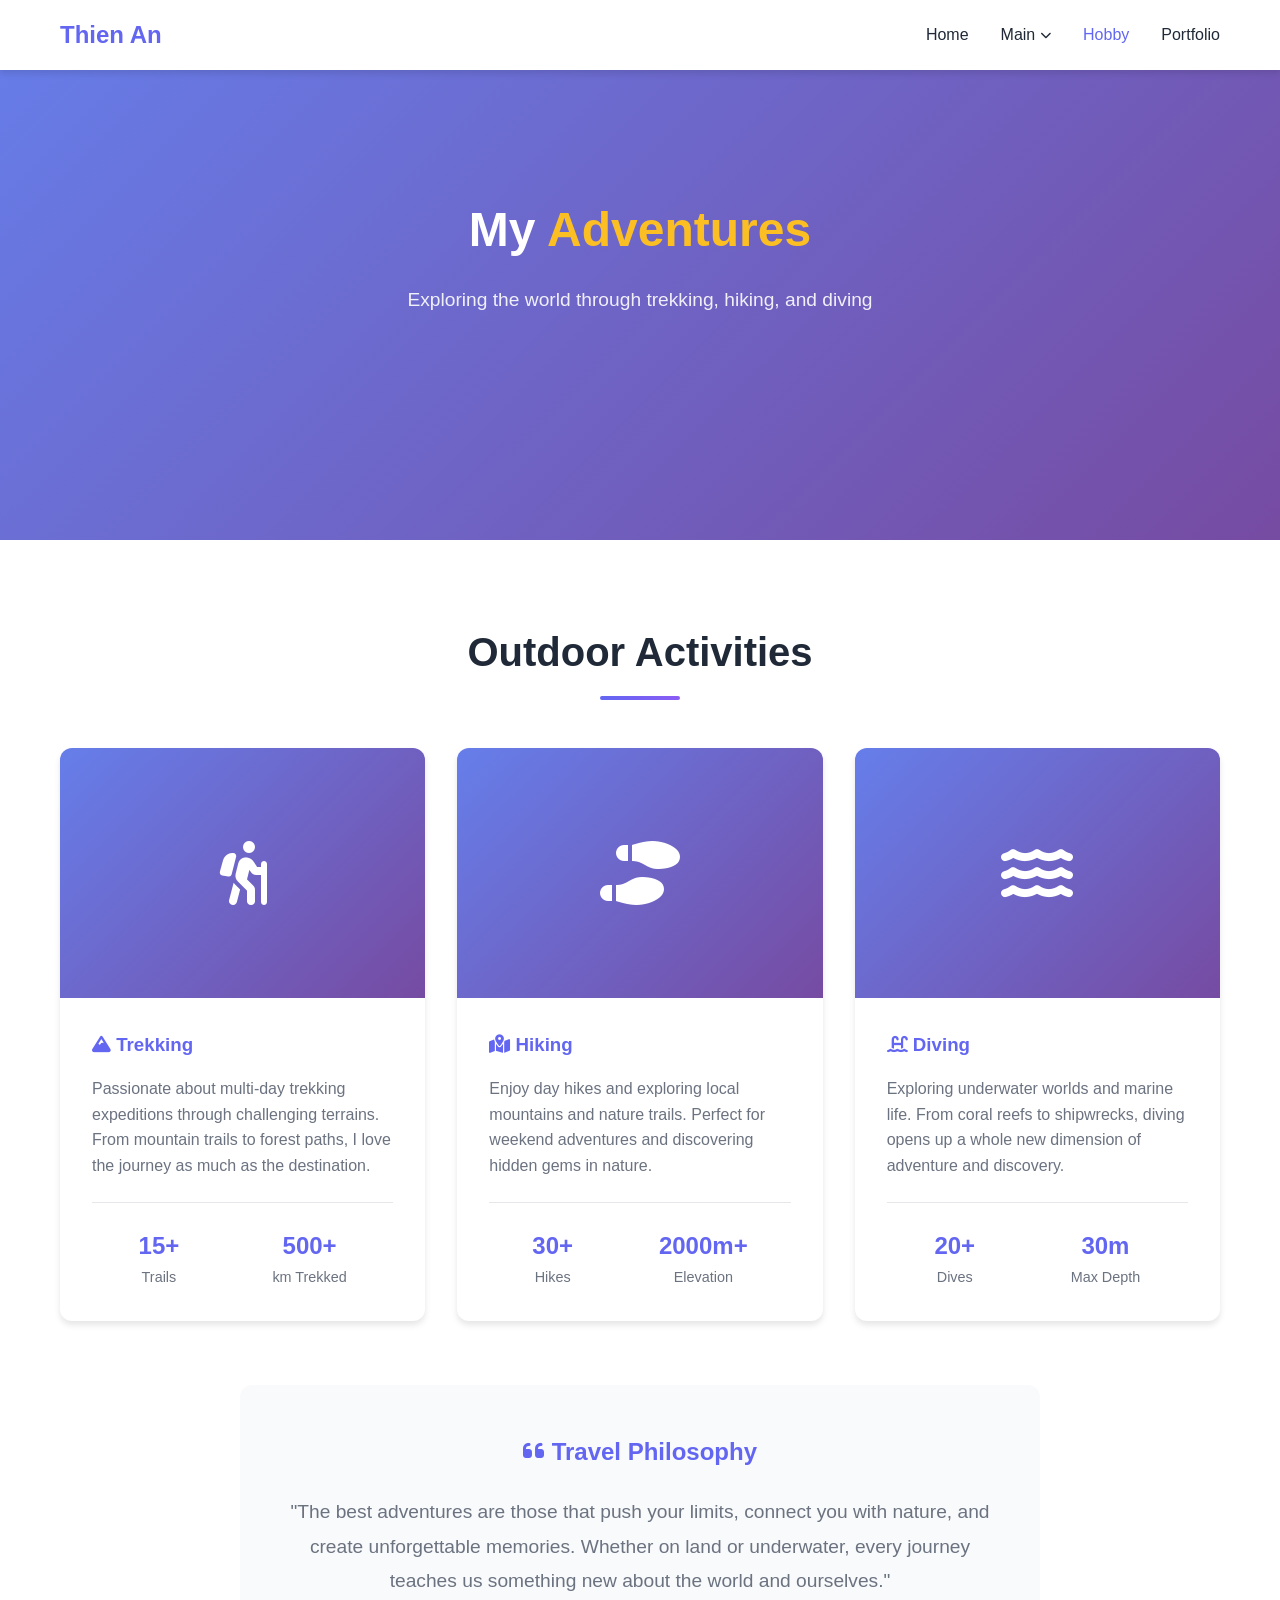
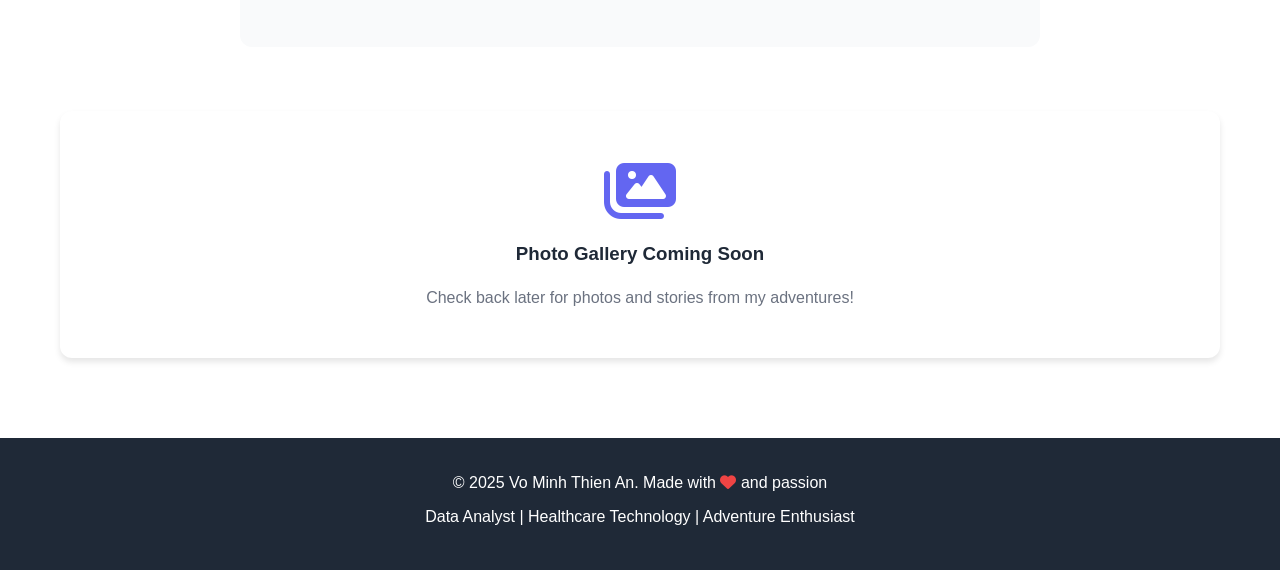
==== hobby.html @ c580ecc9 "Add hobby and portfolio pages, update navigation Introduced hobby.html and portfolio.html with dedic" ====
<!DOCTYPE html>
<html lang="en">
<head>
    <meta charset="UTF-8">
    <meta name="viewport" content="width=device-width, initial-scale=1.0">
    <title>Hobbies - Vo Minh Thien An</title>
    <link rel="stylesheet" href="styles.css">
    <link rel="stylesheet" href="https://cdnjs.cloudflare.com/ajax/libs/font-awesome/6.4.0/css/all.min.css">
    <style>
        .hobby-hero {
            min-height: 60vh;
            display: flex;
            align-items: center;
            padding-top: 80px;
            background: linear-gradient(135deg, #667eea 0%, #764ba2 100%);
            color: white;
            text-align: center;
        }
        .hobby-grid {
            display: grid;
            grid-template-columns: repeat(auto-fit, minmax(300px, 1fr));
            gap: 2rem;
            margin-top: 3rem;
        }
        .hobby-card {
            background: white;
            border-radius: 12px;
            overflow: hidden;
            box-shadow: var(--shadow);
            transition: transform 0.3s ease;
        }
        .hobby-card:hover {
            transform: translateY(-10px);
            box-shadow: var(--shadow-lg);
        }
        .hobby-image {
            width: 100%;
            height: 250px;
            background: linear-gradient(135deg, #667eea 0%, #764ba2 100%);
            display: flex;
            align-items: center;
            justify-content: center;
            font-size: 4rem;
            color: white;
        }
        .hobby-content {
            padding: 2rem;
        }
        .hobby-content h3 {
            color: var(--primary-color);
            margin-bottom: 1rem;
        }
        .hobby-content p {
            color: var(--text-light);
            line-height: 1.6;
        }
        .hobby-stats {
            display: flex;
            justify-content: space-around;
            margin-top: 1.5rem;
            padding-top: 1.5rem;
            border-top: 1px solid var(--border-color);
        }
        .hobby-stat {
            text-align: center;
        }
        .hobby-stat-number {
            font-size: 1.5rem;
            font-weight: bold;
            color: var(--primary-color);
        }
        .hobby-stat-label {
            font-size: 0.9rem;
            color: var(--text-light);
        }
    </style>
</head>
<body>
    <!-- Navigation -->
    <nav class="navbar">
        <div class="container">
            <div class="nav-brand">Thien An</div>
            <ul class="nav-menu">
                <li><a href="index.html">Home</a></li>
                <li class="dropdown">
                    <a href="javascript:void(0)" class="dropbtn">Main <i class="fas fa-chevron-down"></i></a>
                    <div class="dropdown-content">
                        <a href="index.html#about"><i class="fas fa-user"></i> About</a>
                        <a href="index.html#experience"><i class="fas fa-briefcase"></i> Experience</a>
                        <a href="index.html#education"><i class="fas fa-graduation-cap"></i> Education</a>
                        <a href="index.html#skills"><i class="fas fa-code"></i> Skills</a>
                        <a href="index.html#contact"><i class="fas fa-envelope"></i> Contact</a>
                    </div>
                </li>
                <li><a href="hobby.html" style="color: var(--primary-color);">Hobby</a></li>
                <li><a href="portfolio.html">Portfolio</a></li>
            </ul>
            <div class="hamburger">
                <span></span>
                <span></span>
                <span></span>
            </div>
        </div>
    </nav>

    <!-- Hero Section -->
    <section class="hobby-hero">
        <div class="container">
            <h1 class="hero-title">My <span class="highlight">Adventures</span></h1>
            <p class="hero-description">Exploring the world through trekking, hiking, and diving</p>
        </div>
    </section>

    <!-- Hobbies Section -->
    <section style="padding: 80px 0;">
        <div class="container">
            <h2 class="section-title">Outdoor Activities</h2>
            
            <div class="hobby-grid">
                <!-- Trekking Card -->
                <div class="hobby-card">
                    <div class="hobby-image">
                        <i class="fas fa-hiking"></i>
                    </div>
                    <div class="hobby-content">
                        <h3><i class="fas fa-mountain"></i> Trekking</h3>
                        <p>Passionate about multi-day trekking expeditions through challenging terrains. From mountain trails to forest paths, I love the journey as much as the destination.</p>
                        <div class="hobby-stats">
                            <div class="hobby-stat">
                                <div class="hobby-stat-number">15+</div>
                                <div class="hobby-stat-label">Trails</div>
                            </div>
                            <div class="hobby-stat">
                                <div class="hobby-stat-number">500+</div>
                                <div class="hobby-stat-label">km Trekked</div>
                            </div>
                        </div>
                    </div>
                </div>

                <!-- Hiking Card -->
                <div class="hobby-card">
                    <div class="hobby-image">
                        <i class="fas fa-shoe-prints"></i>
                    </div>
                    <div class="hobby-content">
                        <h3><i class="fas fa-map-marked-alt"></i> Hiking</h3>
                        <p>Enjoy day hikes and exploring local mountains and nature trails. Perfect for weekend adventures and discovering hidden gems in nature.</p>
                        <div class="hobby-stats">
                            <div class="hobby-stat">
                                <div class="hobby-stat-number">30+</div>
                                <div class="hobby-stat-label">Hikes</div>
                            </div>
                            <div class="hobby-stat">
                                <div class="hobby-stat-number">2000m+</div>
                                <div class="hobby-stat-label">Elevation</div>
                            </div>
                        </div>
                    </div>
                </div>

                <!-- Diving Card -->
                <div class="hobby-card">
                    <div class="hobby-image">
                        <i class="fas fa-water"></i>
                    </div>
                    <div class="hobby-content">
                        <h3><i class="fas fa-swimming-pool"></i> Diving</h3>
                        <p>Exploring underwater worlds and marine life. From coral reefs to shipwrecks, diving opens up a whole new dimension of adventure and discovery.</p>
                        <div class="hobby-stats">
                            <div class="hobby-stat">
                                <div class="hobby-stat-number">20+</div>
                                <div class="hobby-stat-label">Dives</div>
                            </div>
                            <div class="hobby-stat">
                                <div class="hobby-stat-number">30m</div>
                                <div class="hobby-stat-label">Max Depth</div>
                            </div>
                        </div>
                    </div>
                </div>
            </div>

            <!-- Travel Philosophy -->
            <div style="max-width: 800px; margin: 4rem auto; text-align: center; background: var(--bg-alt); padding: 3rem; border-radius: 12px;">
                <h2 style="color: var(--primary-color); margin-bottom: 1.5rem;">
                    <i class="fas fa-quote-left"></i> Travel Philosophy
                </h2>
                <p style="font-size: 1.2rem; line-height: 1.8; color: var(--text-light);">
                    "The best adventures are those that push your limits, connect you with nature, and create unforgettable memories. Whether on land or underwater, every journey teaches us something new about the world and ourselves."
                </p>
            </div>

            <!-- Gallery Placeholder -->
            <div style="text-align: center; margin-top: 4rem; padding: 3rem; background: white; border-radius: 12px; box-shadow: var(--shadow);">
                <i class="fas fa-images" style="font-size: 4rem; color: var(--primary-color); margin-bottom: 1rem;"></i>
                <h3 style="color: var(--text-color); margin-bottom: 1rem;">Photo Gallery Coming Soon</h3>
                <p style="color: var(--text-light);">Check back later for photos and stories from my adventures!</p>
            </div>
        </div>
    </section>

    <!-- Footer -->
    <footer class="footer">
        <div class="container">
            <p>&copy; 2025 Vo Minh Thien An. Made with <i class="fas fa-heart"></i> and passion</p>
            <p>Data Analyst | Healthcare Technology | Adventure Enthusiast</p>
        </div>
    </footer>

    <script src="script.js"></script>
</body>
</html>
---- styles.css ----
/* Reset and Base Styles */
* {
    margin: 0;
    padding: 0;
    box-sizing: border-box;
}

:root {
    --primary-color: #6366f1;
    --secondary-color: #8b5cf6;
    --text-color: #1f2937;
    --text-light: #6b7280;
    --bg-color: #ffffff;
    --bg-alt: #f9fafb;
    --border-color: #e5e7eb;
    --shadow: 0 4px 6px rgba(0, 0, 0, 0.1);
    --shadow-lg: 0 10px 25px rgba(0, 0, 0, 0.1);
}

body {
    font-family: 'Segoe UI', Tahoma, Geneva, Verdana, sans-serif;
    line-height: 1.6;
    color: var(--text-color);
    background-color: var(--bg-color);
}

.container {
    max-width: 1200px;
    margin: 0 auto;
    padding: 0 20px;
}

/* Navigation */
.navbar {
    background: var(--bg-color);
    box-shadow: var(--shadow);
    position: fixed;
    width: 100%;
    top: 0;
    z-index: 1000;
    transition: all 0.3s ease;
}

.navbar .container {
    display: flex;
    justify-content: space-between;
    align-items: center;
    padding: 1rem 20px;
}

.nav-brand {
    font-size: 1.5rem;
    font-weight: bold;
    color: var(--primary-color);
}

.nav-menu {
    display: flex;
    list-style: none;
    gap: 2rem;
}

.nav-menu a {
    color: var(--text-color);
    text-decoration: none;
    font-weight: 500;
    transition: color 0.3s ease;
}

.nav-menu a:hover {
    color: var(--primary-color);
}

/* Dropdown Menu Styles */
.dropdown {
    position: relative;
}

.dropbtn {
    display: flex;
    align-items: center;
    gap: 0.3rem;
    cursor: pointer;
}

.dropbtn i {
    font-size: 0.7rem;
    transition: transform 0.3s ease;
}

.dropdown:hover .dropbtn i {
    transform: rotate(180deg);
}

.dropdown-content {
    display: none;
    position: absolute;
    top: 100%;
    left: 50%;
    transform: translateX(-50%);
    background-color: white;
    min-width: 280px;
    box-shadow: 0 8px 16px rgba(0, 0, 0, 0.15);
    border-radius: 12px;
    padding: 1.5rem;
    z-index: 1001;
    margin-top: 0.5rem;
    opacity: 0;
    animation: fadeIn 0.3s ease forwards;
}

@keyframes fadeIn {
    to {
        opacity: 1;
    }
}

.dropdown:hover .dropdown-content {
    display: block;
}

.dropdown-header {
    font-size: 1.1rem;
    font-weight: 600;
    color: var(--primary-color);
    margin-bottom: 0.5rem;
}

.dropdown-subtitle {
    font-size: 0.95rem;
    color: var(--text-color);
    margin-bottom: 0.5rem;
}

.dropdown-content small {
    color: var(--text-light);
    font-size: 0.85rem;
    display: block;
    margin-top: 0.3rem;
}

.dropdown-link {
    display: flex;
    align-items: flex-start;
    gap: 0.75rem;
    padding: 1rem;
    margin-top: 0.5rem;
    border-radius: 8px;
    background: var(--bg-alt);
    transition: all 0.3s ease;
    text-decoration: none;
    color: var(--text-color);
}

.dropdown-link:hover {
    background: var(--primary-color);
    color: white;
    transform: translateX(5px);
}

.dropdown-link i {
    font-size: 1.5rem;
    color: var(--primary-color);
    margin-top: 0.2rem;
}

.dropdown-link:hover i {
    color: white;
}

.dropdown-link small {
    display: block;
    margin-top: 0.3rem;
    font-size: 0.8rem;
    opacity: 0.8;
}

.hamburger {
    display: none;
    flex-direction: column;
    cursor: pointer;
}

.hamburger span {
    width: 25px;
    height: 3px;
    background: var(--text-color);
    margin: 3px 0;
    transition: 0.3s;
}

/* Hero Section */
.hero {
    min-height: 100vh;
    display: flex;
    align-items: center;
    padding-top: 80px;
    background: linear-gradient(135deg, #667eea 0%, #764ba2 100%);
    color: white;
}

.hero-content {
    text-align: center;
    animation: fadeInUp 1s ease;
}

.hero-title {
    font-size: 3rem;
    margin-bottom: 1rem;
}

.highlight {
    color: #fbbf24;
}

.hero-subtitle {
    font-size: 2rem;
    font-weight: 300;
    margin-bottom: 1rem;
}

.hero-description {
    font-size: 1.2rem;
    margin-bottom: 2rem;
    opacity: 0.9;
}

.hero-buttons {
    display: flex;
    gap: 1rem;
    justify-content: center;
    margin-bottom: 2rem;
}

.btn {
    padding: 12px 30px;
    border-radius: 8px;
    text-decoration: none;
    font-weight: 600;
    transition: all 0.3s ease;
    display: inline-block;
}

.btn-primary {
    background: white;
    color: var(--primary-color);
}

.btn-primary:hover {
    transform: translateY(-2px);
    box-shadow: var(--shadow-lg);
}

.btn-secondary {
    background: transparent;
    color: white;
    border: 2px solid white;
}

.btn-secondary:hover {
    background: white;
    color: var(--primary-color);
}

.social-links {
    display: flex;
    gap: 1.5rem;
    justify-content: center;
}

.social-links a {
    color: white;
    font-size: 1.5rem;
    transition: transform 0.3s ease;
}

.social-links a:hover {
    transform: translateY(-3px);
}

/* Section Styles */
section {
    padding: 80px 0;
}

.section-title {
    font-size: 2.5rem;
    text-align: center;
    margin-bottom: 3rem;
    position: relative;
    padding-bottom: 1rem;
}

.section-title::after {
    content: '';
    position: absolute;
    bottom: 0;
    left: 50%;
    transform: translateX(-50%);
    width: 80px;
    height: 4px;
    background: linear-gradient(90deg, var(--primary-color), var(--secondary-color));
    border-radius: 2px;
}

/* About Section */
.about {
    background: var(--bg-alt);
}

.about-content {
    display: grid;
    gap: 3rem;
}

.about-text p {
    font-size: 1.1rem;
    line-height: 1.8;
    color: var(--text-light);
    margin-bottom: 1rem;
}

.about-stats {
    display: grid;
    grid-template-columns: repeat(auto-fit, minmax(200px, 1fr));
    gap: 2rem;
    margin-top: 2rem;
}

.stat-item {
    text-align: center;
    padding: 2rem;
    background: white;
    border-radius: 12px;
    box-shadow: var(--shadow);
    transition: transform 0.3s ease;
}

.stat-item:hover {
    transform: translateY(-5px);
}

.stat-item h3 {
    color: var(--primary-color);
    margin-bottom: 0.5rem;
}

/* Timeline */
.timeline {
    position: relative;
    padding-left: 2rem;
}

.timeline::before {
    content: '';
    position: absolute;
    left: 0;
    top: 0;
    bottom: 0;
    width: 2px;
    background: var(--primary-color);
}

.timeline-item {
    position: relative;
    margin-bottom: 2rem;
}

.timeline-dot {
    position: absolute;
    left: -2.5rem;
    top: 0;
    width: 12px;
    height: 12px;
    background: var(--primary-color);
    border-radius: 50%;
    border: 3px solid white;
    box-shadow: 0 0 0 3px var(--bg-alt);
}

.timeline-content {
    background: white;
    padding: 2rem;
    border-radius: 12px;
    box-shadow: var(--shadow);
}

.timeline-content h3 {
    color: var(--primary-color);
    margin-bottom: 0.5rem;
}

.timeline-date {
    color: var(--text-light);
    font-size: 0.9rem;
    margin-bottom: 1rem;
}

.timeline-content ul {
    margin-top: 1rem;
    padding-left: 1.5rem;
}

.timeline-content li {
    margin-bottom: 0.5rem;
    color: var(--text-light);
}

/* Education Section */
.education {
    background: var(--bg-alt);
}

.education-card {
    display: flex;
    align-items: center;
    gap: 2rem;
    background: white;
    padding: 2rem;
    border-radius: 12px;
    box-shadow: var(--shadow);
    max-width: 800px;
    margin: 0 auto;
}

.education-icon {
    font-size: 3rem;
    color: var(--primary-color);
}

.education-content h3 {
    color: var(--text-color);
    margin-bottom: 0.5rem;
}

.education-degree {
    color: var(--primary-color);
    font-weight: 600;
    margin-bottom: 0.5rem;
}

.education-location {
    color: var(--text-light);
    font-size: 0.9rem;
}

/* Skills Section */
.skills-grid {
    display: grid;
    grid-template-columns: repeat(auto-fit, minmax(280px, 1fr));
    gap: 2rem;
}

.skill-category {
    background: white;
    padding: 2rem;
    border-radius: 12px;
    box-shadow: var(--shadow);
    transition: transform 0.3s ease;
}

.skill-category:hover {
    transform: translateY(-5px);
}

.skill-category h3 {
    color: var(--primary-color);
    margin-bottom: 1.5rem;
    display: flex;
    align-items: center;
    gap: 0.5rem;
}

.skill-tags {
    display: flex;
    flex-wrap: wrap;
    gap: 0.5rem;
}

.skill-tag {
    background: var(--bg-alt);
    padding: 0.5rem 1rem;
    border-radius: 20px;
    font-size: 0.9rem;
    color: var(--text-color);
    transition: all 0.3s ease;
}

.skill-tag:hover {
    background: var(--primary-color);
    color: white;
    transform: scale(1.05);
}

/* Contact Section */
.contact {
    background: var(--bg-alt);
}

.contact-intro {
    text-align: center;
    font-size: 1.1rem;
    color: var(--text-light);
    margin-bottom: 3rem;
}

.contact-info {
    display: grid;
    grid-template-columns: repeat(auto-fit, minmax(250px, 1fr));
    gap: 2rem;
    max-width: 900px;
    margin: 0 auto;
}

.contact-item {
    display: flex;
    align-items: center;
    gap: 1rem;
    background: white;
    padding: 1.5rem;
    border-radius: 12px;
    box-shadow: var(--shadow);
    transition: transform 0.3s ease;
}

.contact-item:hover {
    transform: translateY(-5px);
}

.contact-item i {
    font-size: 2rem;
    color: var(--primary-color);
}

.contact-item h3 {
    font-size: 1rem;
    margin-bottom: 0.3rem;
    color: var(--text-color);
}

.contact-item a {
    color: var(--primary-color);
    text-decoration: none;
    transition: color 0.3s ease;
}

.contact-item a:hover {
    color: var(--secondary-color);
}

.contact-item p {
    color: var(--text-light);
}

/* Footer */
.footer {
    background: var(--text-color);
    color: white;
    text-align: center;
    padding: 2rem 0;
}

.footer p {
    margin-bottom: 0.5rem;
}

.footer i {
    color: #ef4444;
}

/* Animations */
@keyframes fadeInUp {
    from {
        opacity: 0;
        transform: translateY(30px);
    }
    to {
        opacity: 1;
        transform: translateY(0);
    }
}

/* Responsive Design */
@media (max-width: 768px) {
    .hamburger {
        display: flex;
    }

    .nav-menu {
        position: fixed;
        left: -100%;
        top: 70px;
        flex-direction: column;
        background-color: var(--bg-color);
        width: 100%;
        text-align: center;
        transition: 0.3s;
        box-shadow: var(--shadow);
        padding: 2rem 0;
    }

    .nav-menu.active {
        left: 0;
    }

    /* Mobile Dropdown Styles */
    .dropdown-content {
        position: static;
        transform: none;
        box-shadow: none;
        border-top: 1px solid var(--border-color);
        border-radius: 0;
        margin-top: 0.5rem;
        padding: 1rem;
    }

    .dropdown:hover .dropdown-content {
        display: none;
    }

    .dropdown.active .dropdown-content {
        display: block;
    }

    .hero-title {
        font-size: 2rem;
    }

    .hero-subtitle {
        font-size: 1.5rem;
    }

    .hero-buttons {
        flex-direction: column;
        align-items: center;
    }

    .section-title {
        font-size: 2rem;
    }

    .education-card {
        flex-direction: column;
        text-align: center;
    }

    .timeline {
        padding-left: 1.5rem;
    }

    .timeline-dot {
        left: -2rem;
    }
}

@media (max-width: 480px) {
    .hero-title {
        font-size: 1.5rem;
    }

    .hero-subtitle {
        font-size: 1.2rem;
    }

    .btn {
        padding: 10px 20px;
        font-size: 0.9rem;
    }
}
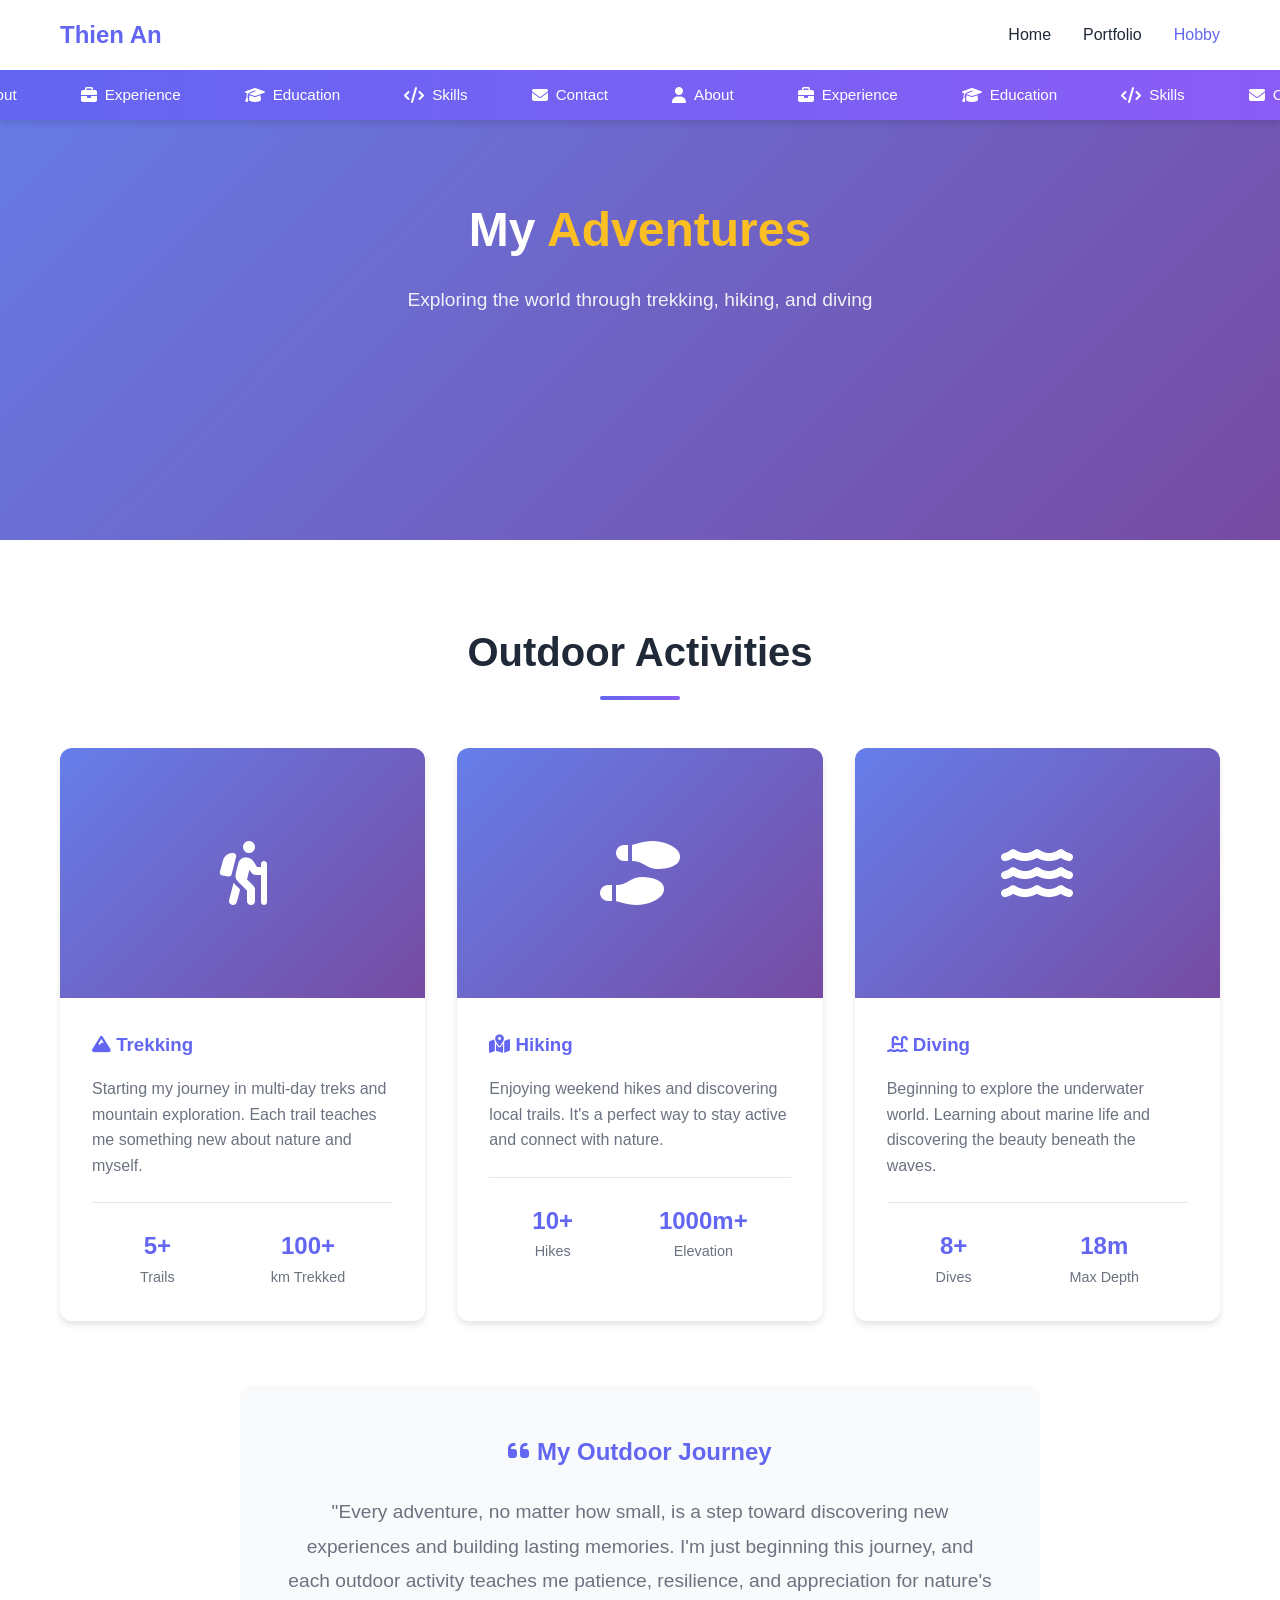
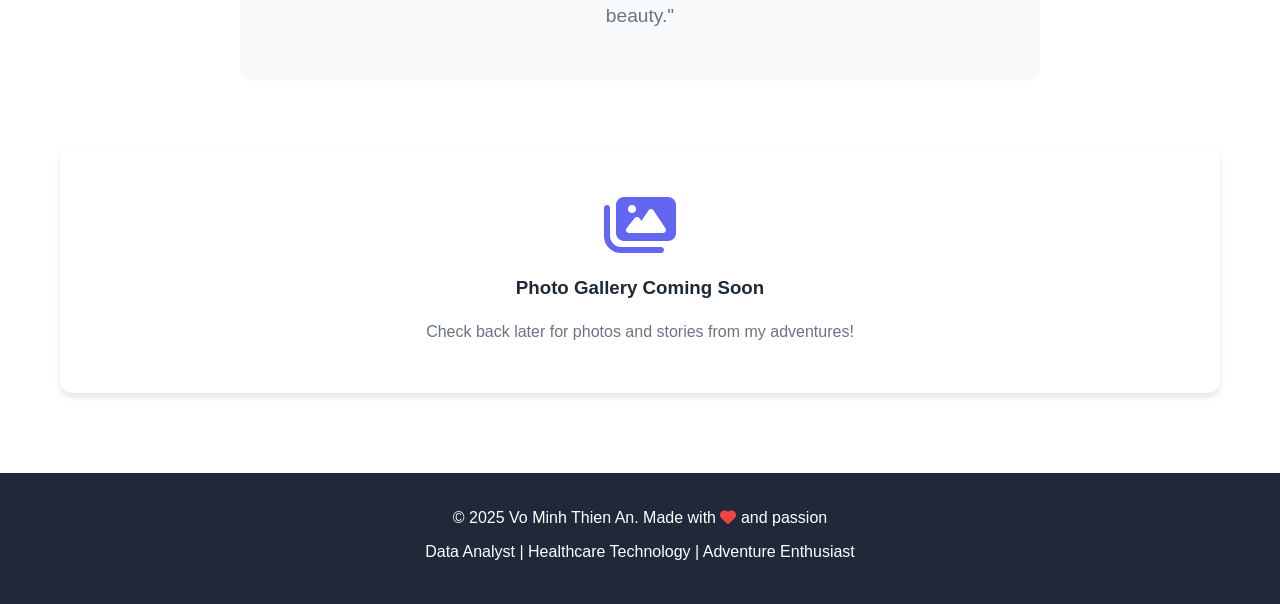
==== commit 83487d03: "Add project files and update portfolio pages Added multiple assignment, report, and media files for " ====
--- a/hobby.html
+++ b/hobby.html
@@ -82,23 +82,29 @@
             <div class="nav-brand">Thien An</div>
             <ul class="nav-menu">
                 <li><a href="index.html">Home</a></li>
-                <li class="dropdown">
-                    <a href="javascript:void(0)" class="dropbtn">Main <i class="fas fa-chevron-down"></i></a>
-                    <div class="dropdown-content">
-                        <a href="index.html#about"><i class="fas fa-user"></i> About</a>
-                        <a href="index.html#experience"><i class="fas fa-briefcase"></i> Experience</a>
-                        <a href="index.html#education"><i class="fas fa-graduation-cap"></i> Education</a>
-                        <a href="index.html#skills"><i class="fas fa-code"></i> Skills</a>
-                        <a href="index.html#contact"><i class="fas fa-envelope"></i> Contact</a>
-                    </div>
-                </li>
+                <li><a href="portfolio.html">Portfolio</a></li>
                 <li><a href="hobby.html" style="color: var(--primary-color);">Hobby</a></li>
-                <li><a href="portfolio.html">Portfolio</a></li>
             </ul>
             <div class="hamburger">
                 <span></span>
                 <span></span>
                 <span></span>
+            </div>
+        </div>
+        <!-- Scrolling Ticker -->
+        <div class="ticker-wrap">
+            <div class="ticker">
+                <a href="index.html#about" class="ticker-item"><i class="fas fa-user"></i> About</a>
+                <a href="index.html#experience" class="ticker-item"><i class="fas fa-briefcase"></i> Experience</a>
+                <a href="index.html#education" class="ticker-item"><i class="fas fa-graduation-cap"></i> Education</a>
+                <a href="index.html#skills" class="ticker-item"><i class="fas fa-code"></i> Skills</a>
+                <a href="index.html#contact" class="ticker-item"><i class="fas fa-envelope"></i> Contact</a>
+                <!-- Duplicate for seamless loop -->
+                <a href="index.html#about" class="ticker-item"><i class="fas fa-user"></i> About</a>
+                <a href="index.html#experience" class="ticker-item"><i class="fas fa-briefcase"></i> Experience</a>
+                <a href="index.html#education" class="ticker-item"><i class="fas fa-graduation-cap"></i> Education</a>
+                <a href="index.html#skills" class="ticker-item"><i class="fas fa-code"></i> Skills</a>
+                <a href="index.html#contact" class="ticker-item"><i class="fas fa-envelope"></i> Contact</a>
             </div>
         </div>
     </nav>
@@ -124,14 +130,14 @@
                     </div>
                     <div class="hobby-content">
                         <h3><i class="fas fa-mountain"></i> Trekking</h3>
-                        <p>Passionate about multi-day trekking expeditions through challenging terrains. From mountain trails to forest paths, I love the journey as much as the destination.</p>
+                        <p>Starting my journey in multi-day treks and mountain exploration. Each trail teaches me something new about nature and myself.</p>
                         <div class="hobby-stats">
                             <div class="hobby-stat">
-                                <div class="hobby-stat-number">15+</div>
+                                <div class="hobby-stat-number">5+</div>
                                 <div class="hobby-stat-label">Trails</div>
                             </div>
                             <div class="hobby-stat">
-                                <div class="hobby-stat-number">500+</div>
+                                <div class="hobby-stat-number">100+</div>
                                 <div class="hobby-stat-label">km Trekked</div>
                             </div>
                         </div>
@@ -145,14 +151,14 @@
                     </div>
                     <div class="hobby-content">
                         <h3><i class="fas fa-map-marked-alt"></i> Hiking</h3>
-                        <p>Enjoy day hikes and exploring local mountains and nature trails. Perfect for weekend adventures and discovering hidden gems in nature.</p>
+                        <p>Enjoying weekend hikes and discovering local trails. It's a perfect way to stay active and connect with nature.</p>
                         <div class="hobby-stats">
                             <div class="hobby-stat">
-                                <div class="hobby-stat-number">30+</div>
+                                <div class="hobby-stat-number">10+</div>
                                 <div class="hobby-stat-label">Hikes</div>
                             </div>
                             <div class="hobby-stat">
-                                <div class="hobby-stat-number">2000m+</div>
+                                <div class="hobby-stat-number">1000m+</div>
                                 <div class="hobby-stat-label">Elevation</div>
                             </div>
                         </div>
@@ -166,14 +172,14 @@
                     </div>
                     <div class="hobby-content">
                         <h3><i class="fas fa-swimming-pool"></i> Diving</h3>
-                        <p>Exploring underwater worlds and marine life. From coral reefs to shipwrecks, diving opens up a whole new dimension of adventure and discovery.</p>
+                        <p>Beginning to explore the underwater world. Learning about marine life and discovering the beauty beneath the waves.</p>
                         <div class="hobby-stats">
                             <div class="hobby-stat">
-                                <div class="hobby-stat-number">20+</div>
+                                <div class="hobby-stat-number">8+</div>
                                 <div class="hobby-stat-label">Dives</div>
                             </div>
                             <div class="hobby-stat">
-                                <div class="hobby-stat-number">30m</div>
+                                <div class="hobby-stat-number">18m</div>
                                 <div class="hobby-stat-label">Max Depth</div>
                             </div>
                         </div>
@@ -184,10 +190,10 @@
             <!-- Travel Philosophy -->
             <div style="max-width: 800px; margin: 4rem auto; text-align: center; background: var(--bg-alt); padding: 3rem; border-radius: 12px;">
                 <h2 style="color: var(--primary-color); margin-bottom: 1.5rem;">
-                    <i class="fas fa-quote-left"></i> Travel Philosophy
+                    <i class="fas fa-quote-left"></i> My Outdoor Journey
                 </h2>
                 <p style="font-size: 1.2rem; line-height: 1.8; color: var(--text-light);">
-                    "The best adventures are those that push your limits, connect you with nature, and create unforgettable memories. Whether on land or underwater, every journey teaches us something new about the world and ourselves."
+                    "Every adventure, no matter how small, is a step toward discovering new experiences and building lasting memories. I'm just beginning this journey, and each outdoor activity teaches me patience, resilience, and appreciation for nature's beauty."
                 </p>
             </div>
 
--- a/styles.css
+++ b/styles.css
@@ -71,9 +71,45 @@
     color: var(--primary-color);
 }
 
+/* Scrolling Ticker Styles */
+.ticker-wrap {
+    width: 100%;
+    overflow: hidden;
+    background: linear-gradient(90deg, var(--primary-color), var(--secondary-color));
+    padding: 0.8rem 0;
+}
+
+.ticker {
+    display: flex;
+    justify-content: center;
+    white-space: nowrap;
+}
+
+.ticker-item {
+    display: inline-flex;
+    align-items: center;
+    gap: 0.5rem;
+    padding: 0 2rem;
+    color: white;
+    text-decoration: none;
+    font-weight: 500;
+    font-size: 0.95rem;
+    transition: all 0.3s ease;
+}
+
+.ticker-item:hover {
+    color: #fbbf24;
+    transform: scale(1.05);
+}
+
+.ticker-item i {
+    font-size: 1rem;
+}
+
 /* Dropdown Menu Styles */
 .dropdown {
     position: relative;
+    display: none;
 }
 
 .dropbtn {
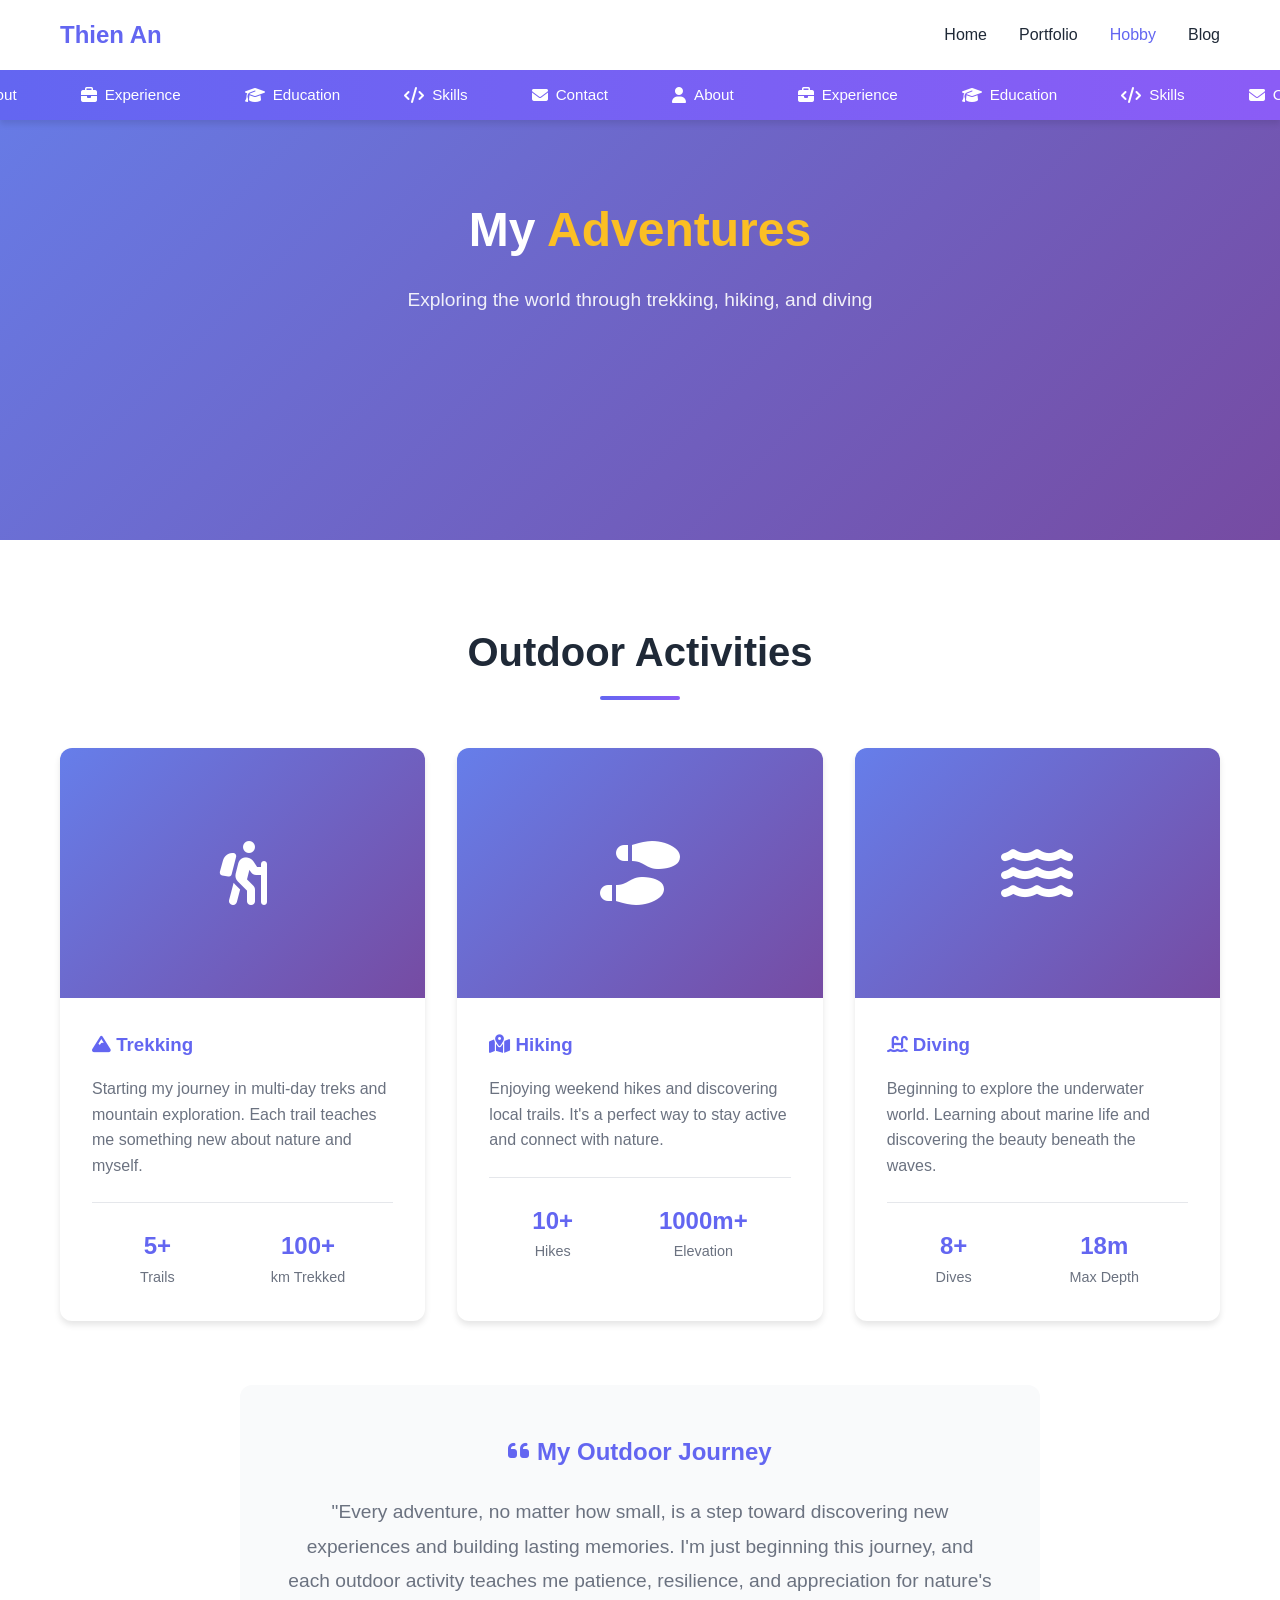
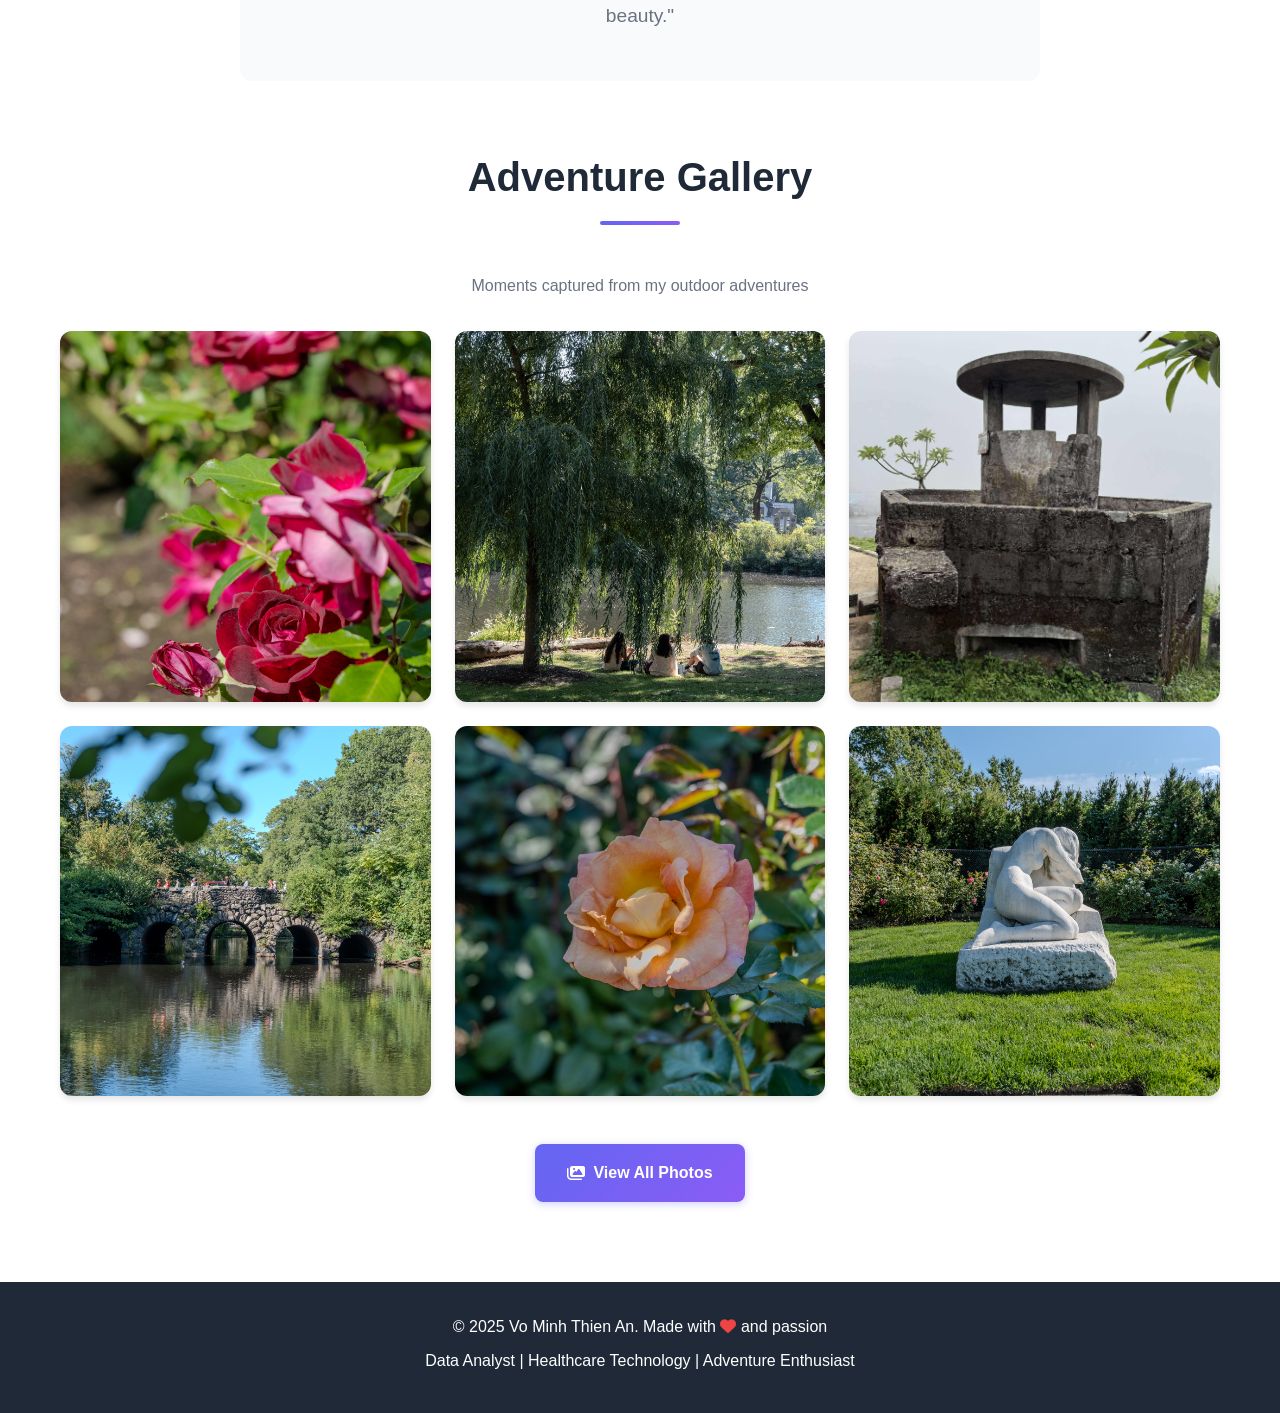
==== commit 611f42c0: "Add blog, gallery, and photo gallery features Introduced blog.html for future blog posts, gallery.ht" ====
--- a/hobby.html
+++ b/hobby.html
@@ -3,6 +3,9 @@
 <head>
     <meta charset="UTF-8">
     <meta name="viewport" content="width=device-width, initial-scale=1.0">
+    <meta name="description" content="Explore Vo Minh Thien An's outdoor adventures - trekking, hiking, and diving experiences with stunning photography.">
+    <meta name="keywords" content="Hobbies, Adventure, Trekking, Hiking, Diving, Outdoor Activities, Photography">
+    <meta name="author" content="Vo Minh Thien An">
     <title>Hobbies - Vo Minh Thien An</title>
     <link rel="stylesheet" href="styles.css">
     <link rel="stylesheet" href="https://cdnjs.cloudflare.com/ajax/libs/font-awesome/6.4.0/css/all.min.css">
@@ -73,6 +76,40 @@
             font-size: 0.9rem;
             color: var(--text-light);
         }
+        
+        /* Photo Gallery Styles */
+        .photo-gallery {
+            margin-top: 4rem;
+        }
+        
+        .gallery-grid {
+            display: grid;
+            grid-template-columns: repeat(auto-fill, minmax(280px, 1fr));
+            gap: 1.5rem;
+            margin-top: 2rem;
+        }
+        
+        .gallery-item {
+            position: relative;
+            overflow: hidden;
+            border-radius: 12px;
+            box-shadow: var(--shadow);
+            cursor: pointer;
+            transition: transform 0.3s ease;
+            aspect-ratio: 1;
+        }
+        
+        .gallery-item:hover {
+            transform: scale(1.05);
+            box-shadow: var(--shadow-lg);
+        }
+        
+        .gallery-item img {
+            width: 100%;
+            height: 100%;
+            object-fit: cover;
+            display: block;
+        }
     </style>
 </head>
 <body>
@@ -84,6 +121,7 @@
                 <li><a href="index.html">Home</a></li>
                 <li><a href="portfolio.html">Portfolio</a></li>
                 <li><a href="hobby.html" style="color: var(--primary-color);">Hobby</a></li>
+                <li><a href="blog.html">Blog</a></li>
             </ul>
             <div class="hamburger">
                 <span></span>
@@ -197,11 +235,22 @@
                 </p>
             </div>
 
-            <!-- Gallery Placeholder -->
-            <div style="text-align: center; margin-top: 4rem; padding: 3rem; background: white; border-radius: 12px; box-shadow: var(--shadow);">
-                <i class="fas fa-images" style="font-size: 4rem; color: var(--primary-color); margin-bottom: 1rem;"></i>
-                <h3 style="color: var(--text-color); margin-bottom: 1rem;">Photo Gallery Coming Soon</h3>
-                <p style="color: var(--text-light);">Check back later for photos and stories from my adventures!</p>
+            <!-- Photo Gallery Preview -->
+            <div class="photo-gallery">
+                <h2 class="section-title">Adventure Gallery</h2>
+                <p style="text-align: center; color: var(--text-light); margin-bottom: 2rem;">
+                    Moments captured from my outdoor adventures
+                </p>
+                
+                <div class="gallery-grid" id="galleryGrid">
+                    <!-- Random 8 images will be loaded dynamically -->
+                </div>
+                
+                <div style="text-align: center; margin-top: 3rem;">
+                    <a href="gallery.html" style="padding: 1rem 2rem; background: linear-gradient(135deg, var(--primary-color), var(--secondary-color)); color: white; text-decoration: none; border-radius: 8px; font-weight: 600; display: inline-flex; align-items: center; gap: 0.5rem; transition: all 0.3s ease; box-shadow: 0 2px 8px rgba(99, 102, 241, 0.3);">
+                        <i class="fas fa-images"></i> View All Photos
+                    </a>
+                </div>
             </div>
         </div>
     </section>
@@ -215,5 +264,86 @@
     </footer>
 
     <script src="script.js"></script>
+    <script>
+        // Photo Gallery - Show only 6 random images
+        const photos = [
+            '0BD42C00-A98B-46F9-8B4A-91740F438C50.png',
+            '0FDE1B7B-EDC9-4CB8-90B4-94F0CF1C88A5.png',
+            '20250929-DSCF0031.jpg',
+            '20250929-DSCF0032.jpg',
+            '20250929-DSCF0033.jpg',
+            '20250929-DSCF0038.jpg',
+            '20250929-DSCF0039.jpg',
+            '20250929-DSCF0041.jpg',
+            '20250929-DSCF0050.jpg',
+            '20250929-DSCF0052.jpg',
+            '20250929-DSCF0058.jpg',
+            '20250929-DSCF0059.jpg',
+            '20250929-DSCF0070.jpg',
+            '20250929-DSCF0075.jpg',
+            '20250929-DSCF0079.jpg',
+            '20250929-DSCF0088.jpg',
+            '20250929-DSCF0098.jpg',
+            '20250929-DSCF0104.jpg',
+            '20250929-DSCF0109.jpg',
+            '2574C398-E190-4F47-95D7-B2D91BBD6CF9.png',
+            '39EFB4ED-A55F-486F-BA95-998F35059785.png',
+            '61431FDB-8E73-4837-9A49-B0F50A7C79A9.png',
+            '6151593C-B824-49E3-891F-C73672034AE9.png',
+            '79EDED28-817D-4C6B-9E6F-9035E2270F03.png',
+            '7B88B787-FB52-4868-993B-A82A9A19D671.png',
+            '80245AD7-9D0D-4E1F-A5FD-5C79C2266CAF.png',
+            '85E90253-D853-476A-B553-27142ACCAC3F.png',
+            '8A7BD9F5-50AA-4A1B-ACBD-7CC70848ED33.png',
+            '8B7A41BE-9FE9-4758-87D8-209CAE43BD5D.png',
+            '8F250C51-EFB5-4C6F-BD38-21B291F11982.png',
+            '997FD61F-0572-4D96-8FF3-BCED041FBDF0.png',
+            'B1D86F44-3188-47EF-A351-B98A306ED978.png',
+            'BFDD1FF4-EA61-43ED-BB89-FE318FC9CBDA.png',
+            'C05AC321-7A24-48C0-A593-B6854719DB74.png',
+            'C1A62D0D-601B-4C68-8C0F-8D640BBE4D8F.png',
+            'C2AD2D70-17F1-421D-BB57-C24513A53DC1.png',
+            'C2EC2379-6F85-4E58-A729-95358A754524.png',
+            'C703C3B7-1F87-431F-B1B1-8A5407E58240.png',
+            'CF7DF136-F23D-4F88-9699-D5ECAAD2B439.png',
+            'D010D564-5FE2-403C-BDFD-7F9624654EA2.png',
+            'D04FB232-C236-4C38-B939-C9811364D63A.png'
+        ];
+
+        // Get 6 random photos (2 rows of 3)
+        function getRandomPhotos(arr, count) {
+            const shuffled = [...arr].sort(() => 0.5 - Math.random());
+            return shuffled.slice(0, count);
+        }
+
+        // Load gallery preview (6 random images)
+        function loadGallery() {
+            const galleryGrid = document.getElementById('galleryGrid');
+            const randomPhotos = getRandomPhotos(photos, 6);
+            
+            randomPhotos.forEach((photo) => {
+                const galleryItem = document.createElement('div');
+                galleryItem.className = 'gallery-item';
+                
+                const link = document.createElement('a');
+                link.href = 'gallery.html';
+                link.style.display = 'block';
+                link.style.width = '100%';
+                link.style.height = '100%';
+                
+                const img = document.createElement('img');
+                img.src = `Hobby_Photo/${photo}`;
+                img.alt = 'Adventure photo preview';
+                img.loading = 'lazy';
+                
+                link.appendChild(img);
+                galleryItem.appendChild(link);
+                galleryGrid.appendChild(galleryItem);
+            });
+        }
+
+        // Load gallery on page load
+        window.addEventListener('DOMContentLoaded', loadGallery);
+    </script>
 </body>
 </html>
--- a/styles.css
+++ b/styles.css
@@ -631,29 +631,44 @@
         width: 100%;
         text-align: center;
         transition: 0.3s;
-        box-shadow: var(--shadow);
-        padding: 2rem 0;
+        box-shadow: 0 10px 27px rgba(0, 0, 0, 0.05);
+        z-index: 999;
     }
 
     .nav-menu.active {
         left: 0;
     }
 
-    /* Mobile Dropdown Styles */
+    .nav-menu li {
+        margin: 1.5rem 0;
+    }
+
+    .hamburger.active span:nth-child(2) {
+        opacity: 0;
+    }
+
+    .hamburger.active span:nth-child(1) {
+        transform: translateY(8px) rotate(45deg);
+    }
+
+    .hamburger.active span:nth-child(3) {
+        transform: translateY(-8px) rotate(-45deg);
+    }
+
+    .dropdown {
+        display: block;
+    }
+
     .dropdown-content {
         position: static;
-        transform: none;
         box-shadow: none;
-        border-top: 1px solid var(--border-color);
-        border-radius: 0;
+        background: var(--bg-alt);
         margin-top: 0.5rem;
+        display: none;
         padding: 1rem;
     }
 
-    .dropdown:hover .dropdown-content {
-        display: none;
-    }
-
+    .dropdown:hover .dropdown-content,
     .dropdown.active .dropdown-content {
         display: block;
     }
